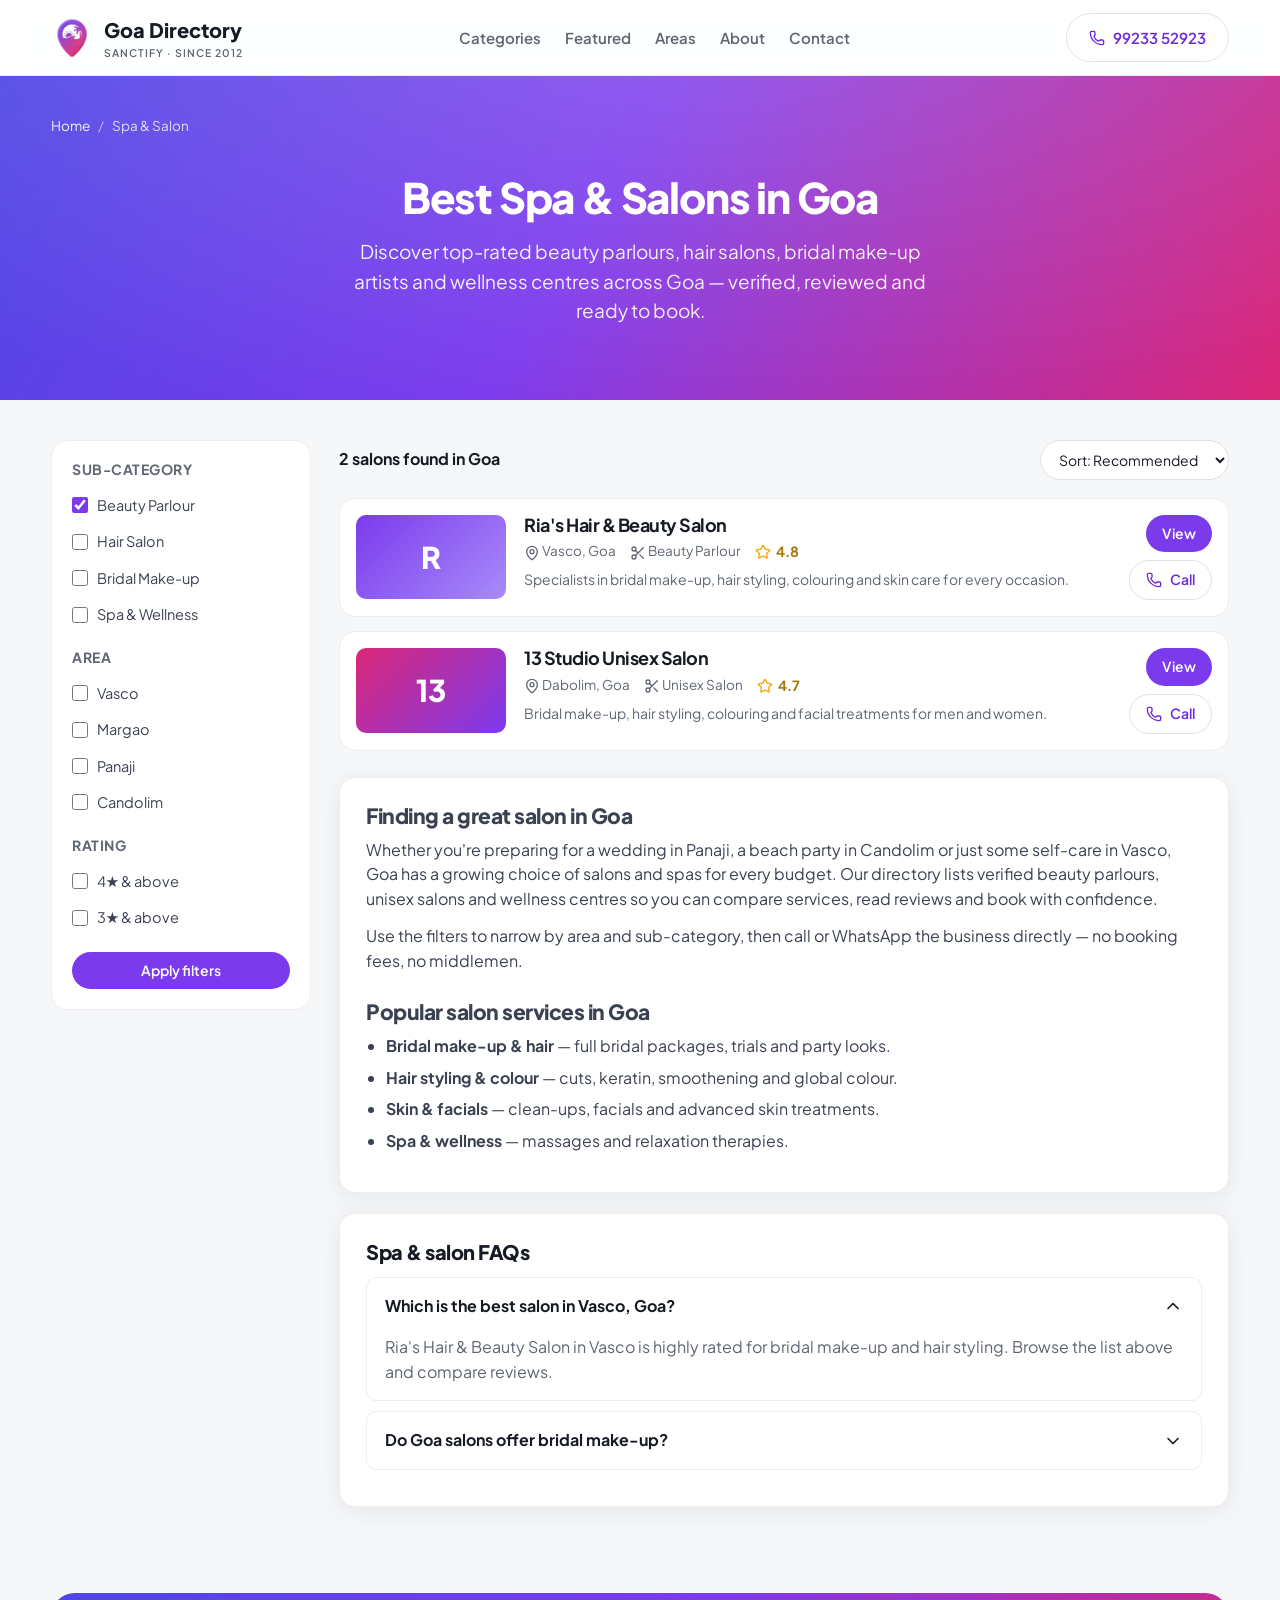
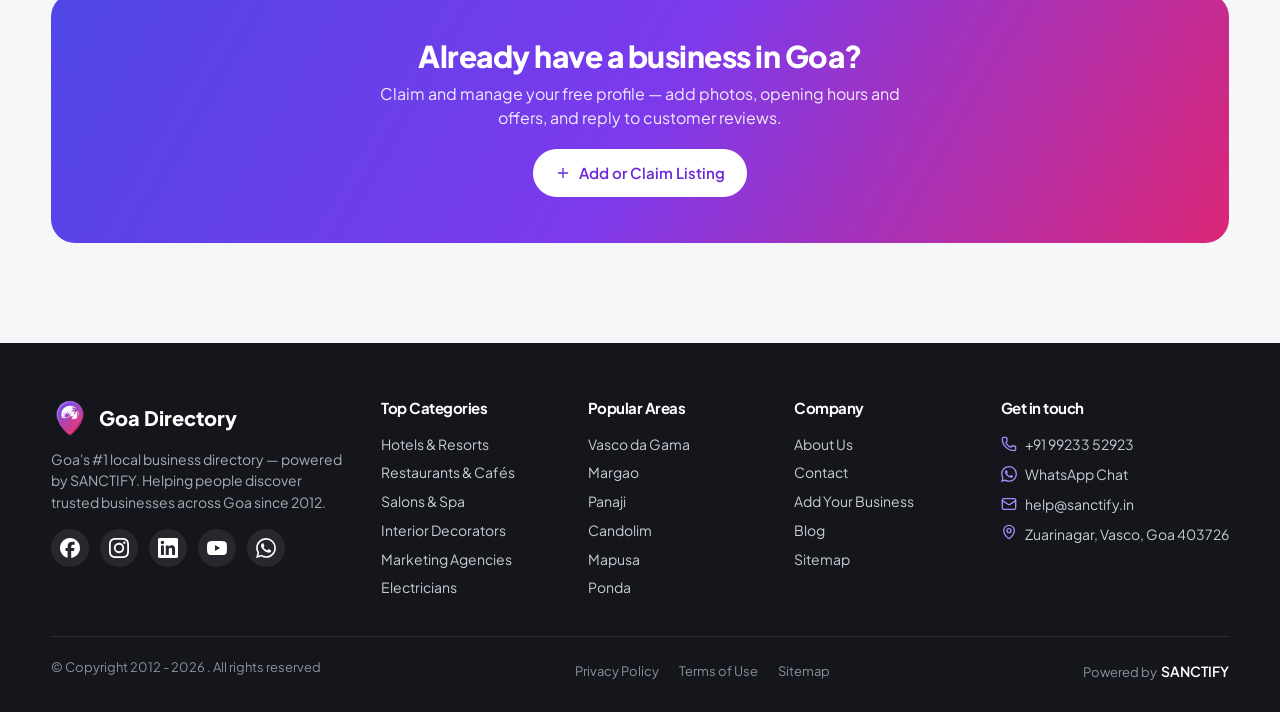
==== category.html @ e609ac88 "Restore proper desktop gallery size (max-height 460 instead of 320); cache-bust v14" ====
<!DOCTYPE html>
<html lang="en-IN" data-theme="v5">
<head>
<meta charset="UTF-8">
<meta name="viewport" content="width=device-width, initial-scale=1.0">
<meta name="theme-color" content="#7c3aed">
<title>Best Spa &amp; Salons in Goa | Beauty Parlours, Hair &amp; Wellness — Goa Directory</title>
<meta name="description" content="Find the best spa & salons in Goa — top-rated beauty parlours, hair salons, bridal make-up and wellness centres in Vasco, Margao, Panaji, Candolim & across Goa.">
<link rel="canonical" href="https://www.goa.sanctify.biz/categories/spa-salon-goa">

<meta property="og:title" content="Best Spa & Salons in Goa | Goa Business Directory">
<meta property="og:type" content="website">
<meta property="og:url" content="https://www.goa.sanctify.biz/categories/spa-salon-goa">
<meta property="og:description" content="Top-rated beauty parlours, hair salons and wellness centres across Goa.">

<link rel="icon" type="image/png" sizes="32x32" href="assets/favicon-32.png">
<link rel="icon" type="image/png" sizes="16x16" href="assets/favicon-16.png">
<link rel="icon" href="assets/favicon.ico" sizes="any">
<link rel="apple-touch-icon" href="assets/apple-touch-icon.png">

<link rel="preconnect" href="https://fonts.googleapis.com">
<link rel="preconnect" href="https://fonts.gstatic.com" crossorigin>
<link href="https://fonts.googleapis.com/css2?family=Plus+Jakarta+Sans:wght@400;500;600;700;800&display=swap" rel="stylesheet">
<link rel="stylesheet" href="assets/style.css?v=14">

<script type="application/ld+json">
{ "@context":"https://schema.org","@type":"BreadcrumbList","itemListElement":[
  {"@type":"ListItem","position":1,"name":"Home","item":"https://www.goa.sanctify.biz/"},
  {"@type":"ListItem","position":2,"name":"Spa & Salon in Goa"}
]}
</script>
<script type="application/ld+json">
{ "@context":"https://schema.org","@type":"ItemList","name":"Best Spa & Salons in Goa","itemListElement":[
  {"@type":"ListItem","position":1,"url":"https://www.goa.sanctify.biz/listings/rias-hair-beauty-salon-parlour-vasco-goa","name":"Ria's Hair & Beauty Salon"},
  {"@type":"ListItem","position":2,"url":"https://www.goa.sanctify.biz/listings/13-studio-unisex-salon-dabolim-goa","name":"13 Studio Unisex Salon"}
]}
</script>
</head>
<body>

<header>
  <div class="container nav">
    <a href="index.html" class="brand"><img class="brandmark" src="assets/logo.png?v=14" alt="Goa Directory logo" width="42" height="42"><span>Goa Directory<small>SANCTIFY · SINCE 2012</small></span></a>
    <nav class="nav-links"><a href="index.html#categories">Categories</a><a href="index.html#featured">Featured</a><a href="index.html#areas">Areas</a><a href="index.html">About</a><a href="index.html">Contact</a></nav>
    <div class="nav-cta">
      <a href="tel:9923352923" class="btn btn-ghost"><svg class="ic ic-sm"><use href="assets/sprite.svg#i-phone"/></svg> 99233 52923</a>
    </div>
    <button class="menu-btn" aria-label="Open menu"><svg class="ic ic-lg"><use href="assets/sprite.svg#i-menu"/></svg></button>
  </div>
</header>

<div class="hero" style="padding:40px 0 74px">
  <div class="container">
    <nav class="crumb hero-crumb" style="padding-top:0"><a href="index.html">Home</a><span class="sep">/</span><span>Spa &amp; Salon</span></nav>
    <h1 style="font-size:clamp(28px,4vw,42px)">Best Spa &amp; Salons in Goa</h1>
    <p class="lead">Discover top-rated beauty parlours, hair salons, bridal make-up artists and wellness centres across Goa — verified, reviewed and ready to book.</p>
  </div>
</div>

<section style="padding-top:40px">
  <div class="container">
    <div class="cat-layout">

      <!-- Filters -->
      <aside class="filters">
        <h4>Sub-category</h4>
        <label class="filter-opt"><input type="checkbox" checked> Beauty Parlour</label>
        <label class="filter-opt"><input type="checkbox"> Hair Salon</label>
        <label class="filter-opt"><input type="checkbox"> Bridal Make-up</label>
        <label class="filter-opt"><input type="checkbox"> Spa &amp; Wellness</label>
        <h4>Area</h4>
        <label class="filter-opt"><input type="checkbox"> Vasco</label>
        <label class="filter-opt"><input type="checkbox"> Margao</label>
        <label class="filter-opt"><input type="checkbox"> Panaji</label>
        <label class="filter-opt"><input type="checkbox"> Candolim</label>
        <h4>Rating</h4>
        <label class="filter-opt"><input type="checkbox"> 4★ &amp; above</label>
        <label class="filter-opt"><input type="checkbox"> 3★ &amp; above</label>
        <a href="#" class="btn btn-primary btn-block btn-sm" style="margin-top:16px">Apply filters</a>
      </aside>

      <!-- Results -->
      <div>
        <div class="result-bar">
          <span class="count">2 salons found in Goa</span>
          <select class="select" aria-label="Sort by">
            <option>Sort: Recommended</option><option>Highest rated</option><option>Newest</option>
          </select>
        </div>

        <article class="rowcard">
          <div class="rc-thumb">R</div>
          <div>
            <h3><a href="listing.html">Ria's Hair &amp; Beauty Salon</a></h3>
            <div class="meta">
              <span><svg class="ic ic-sm"><use href="assets/sprite.svg#i-map-pin"/></svg> Vasco, Goa</span>
              <span><svg class="ic ic-sm"><use href="assets/sprite.svg#i-scissors"/></svg> Beauty Parlour</span>
              <span class="rating"><svg class="ic ic-sm"><use href="assets/sprite.svg#i-star"/></svg> 4.8</span>
            </div>
            <p style="color:var(--muted);font-size:14px">Specialists in bridal make-up, hair styling, colouring and skin care for every occasion.</p>
          </div>
          <div class="rc-side">
            <a href="listing.html" class="btn btn-primary btn-sm">View</a>
            <a href="tel:9921064267" class="btn btn-ghost btn-sm"><svg class="ic ic-sm"><use href="assets/sprite.svg#i-phone"/></svg> Call</a>
          </div>
        </article>

        <article class="rowcard">
          <div class="rc-thumb" style="background:linear-gradient(135deg,var(--brand-2),var(--brand))">13</div>
          <div>
            <h3><a href="listing.html">13 Studio Unisex Salon</a></h3>
            <div class="meta">
              <span><svg class="ic ic-sm"><use href="assets/sprite.svg#i-map-pin"/></svg> Dabolim, Goa</span>
              <span><svg class="ic ic-sm"><use href="assets/sprite.svg#i-scissors"/></svg> Unisex Salon</span>
              <span class="rating"><svg class="ic ic-sm"><use href="assets/sprite.svg#i-star"/></svg> 4.7</span>
            </div>
            <p style="color:var(--muted);font-size:14px">Bridal make-up, hair styling, colouring and facial treatments for men and women.</p>
          </div>
          <div class="rc-side">
            <a href="listing.html" class="btn btn-primary btn-sm">View</a>
            <a href="tel:7030201556" class="btn btn-ghost btn-sm"><svg class="ic ic-sm"><use href="assets/sprite.svg#i-phone"/></svg> Call</a>
          </div>
        </article>

        <!-- SEO intro / content block -->
        <div class="panel" style="margin-top:26px">
          <div class="prose mt0">
            <h2 style="margin-top:0">Finding a great salon in Goa</h2>
            <p>Whether you're preparing for a wedding in Panaji, a beach party in Candolim or just some self-care in Vasco, Goa has a growing choice of salons and spas for every budget. Our directory lists verified beauty parlours, unisex salons and wellness centres so you can compare services, read reviews and book with confidence.</p>
            <p>Use the filters to narrow by area and sub-category, then call or WhatsApp the business directly — no booking fees, no middlemen.</p>
            <h2>Popular salon services in Goa</h2>
            <ul>
              <li><strong>Bridal make-up &amp; hair</strong> — full bridal packages, trials and party looks.</li>
              <li><strong>Hair styling &amp; colour</strong> — cuts, keratin, smoothening and global colour.</li>
              <li><strong>Skin &amp; facials</strong> — clean-ups, facials and advanced skin treatments.</li>
              <li><strong>Spa &amp; wellness</strong> — massages and relaxation therapies.</li>
            </ul>
          </div>
        </div>

        <!-- FAQ -->
        <div class="panel" style="margin-top:20px">
          <h2 style="font-size:20px;font-weight:800;margin-bottom:14px">Spa &amp; salon FAQs</h2>
          <details class="faq" open><summary>Which is the best salon in Vasco, Goa? <svg class="ic"><use href="assets/sprite.svg#i-chevron-down"/></svg></summary><div class="ans">Ria's Hair &amp; Beauty Salon in Vasco is highly rated for bridal make-up and hair styling. Browse the list above and compare reviews.</div></details>
          <details class="faq"><summary>Do Goa salons offer bridal make-up? <svg class="ic"><use href="assets/sprite.svg#i-chevron-down"/></svg></summary><div class="ans">Yes — most listed salons offer bridal make-up packages and trials. Call ahead to book during the wedding season.</div></details>
        </div>
      </div>

    </div>
  </div>
</section>

<section id="list" class="prefooter">
  <div class="container">
    <div class="band">
      <div>
        <h2>Already have a business in Goa?</h2>
        <p>Claim and manage your free profile — add photos, opening hours and offers, and reply to customer reviews.</p>
      </div>
      <a href="tel:9923352923" class="btn btn-light"><svg class="ic ic-sm"><use href="assets/sprite.svg#i-plus"/></svg> Add or Claim Listing</a>
    </div>
  </div>
</section>

<footer>
  <div class="container">
    <div class="fcols">
      <div class="fabout">
        <div class="fbrand"><img class="brandmark" src="assets/logo.png?v=14" alt="Goa Directory logo" width="38" height="38"> Goa Directory</div>
        <p>Goa's #1 local business directory — powered by SANCTIFY. Helping people discover trusted businesses across Goa since 2012.</p>
        <div class="soc">
          <a href="https://www.facebook.com/sanctifygoa" aria-label="Facebook"><svg class="ic"><use href="assets/sprite.svg#b-facebook"/></svg></a>
          <a href="https://www.instagram.com/sanctifygoa" aria-label="Instagram"><svg class="ic"><use href="assets/sprite.svg#b-instagram"/></svg></a>
          <a href="https://www.linkedin.com/company/sanctify" aria-label="LinkedIn"><svg class="ic"><use href="assets/sprite.svg#b-linkedin"/></svg></a>
          <a href="https://www.youtube.com/c/SanctifyGoa" aria-label="YouTube"><svg class="ic"><use href="assets/sprite.svg#b-youtube"/></svg></a>
          <a href="https://wa.me/919923352923" aria-label="WhatsApp"><svg class="ic"><use href="assets/sprite.svg#b-whatsapp"/></svg></a>
        </div>
      </div>
      <div>
        <h4>Top Categories</h4>
        <a href="category.html">Hotels &amp; Resorts</a>
        <a href="category.html">Restaurants &amp; Cafés</a>
        <a href="category.html">Salons &amp; Spa</a>
        <a href="category.html">Interior Decorators</a>
        <a href="category.html">Marketing Agencies</a>
        <a href="category.html">Electricians</a>
      </div>
      <div>
        <h4>Popular Areas</h4>
        <a href="category.html">Vasco da Gama</a>
        <a href="category.html">Margao</a>
        <a href="category.html">Panaji</a>
        <a href="category.html">Candolim</a>
        <a href="category.html">Mapusa</a>
        <a href="category.html">Ponda</a>
      </div>
      <div>
        <h4>Company</h4>
        <a href="index.html">About Us</a>
        <a href="index.html">Contact</a>
        <a href="index.html#list">Add Your Business</a>
        <a href="index.html">Blog</a>
        <a href="index.html">Sitemap</a>
      </div>
      <div>
        <h4>Get in touch</h4>
        <div class="fcontact">
          <a href="tel:9923352923"><svg class="ic ic-sm"><use href="assets/sprite.svg#i-phone"/></svg> +91 99233 52923</a>
          <a href="https://wa.me/919923352923"><svg class="ic ic-sm"><use href="assets/sprite.svg#b-whatsapp"/></svg> WhatsApp Chat</a>
          <a href="mailto:help@sanctify.in"><svg class="ic ic-sm"><use href="assets/sprite.svg#i-mail"/></svg> help@sanctify.in</a>
          <span><svg class="ic ic-sm"><use href="assets/sprite.svg#i-map-pin"/></svg> Zuarinagar, Vasco, Goa 403726</span>
        </div>
      </div>
    </div>
    <div class="fbot">
      <span>© Copyright 2012 - <script>document.write(new Date().getFullYear())</script> . All rights reserved</span>
      <nav class="fbot-links"><a href="index.html">Privacy Policy</a><a href="index.html">Terms of Use</a><a href="index.html">Sitemap</a></nav>
      <span>Powered by&nbsp;&nbsp;<a href="https://www.sanctify.in/" class="pw" title="Best Digital Marketing Agency in Goa" aria-label="Best Digital Marketing Agency in Goa">SANCTIFY</a></span>
    </div>
  </div>
</footer>

<script src="assets/app.js?v=14"></script>
</body>
</html>
---- assets/style.css ----
/* ============================================================
   Goa Business Directory — Sanctify | Design System
   Variable-driven theming. Switch via <html data-theme="vN">.
   ============================================================ */
:root{
  /* Neutrals (theme-independent) */
  --bg:#f6f7f9; --card:#ffffff; --ink:#161a22; --muted:#5f6672;
  --line:#ebedf1; --line-2:#dde1e7;
  --accent:#25a56a; --accent-ink:#ffffff;   /* WhatsApp / positive */
  --star:#f6a609;                            /* rating stars */
  --radius:16px; --radius-sm:10px; --radius-lg:24px;
  --shadow:0 4px 24px rgba(20,24,34,.07);
  --shadow-lg:0 14px 44px rgba(20,24,34,.14);
  --maxw:1180px;
  /* Brand — default = Version 1 (Ocean Blue) */
  --brand:#2563eb; --brand-light:#60a5fa; --brand-dark:#1d4ed8; --brand-darker:#1e3a8a;
  --brand-soft:#e8f0fe; --brand-2:#06b6d4; --hl:rgba(255,255,255,.55);
}
/* ---- Theme palettes ---- */
[data-theme="v1"]{--brand:#2563eb;--brand-light:#60a5fa;--brand-dark:#1d4ed8;--brand-darker:#1e3a8a;--brand-soft:#e8f0fe;--brand-2:#06b6d4;--hl:rgba(255,255,255,.55)}
[data-theme="v2"]{--brand:#059669;--brand-light:#34d399;--brand-dark:#047857;--brand-darker:#065f46;--brand-soft:#e7f6f0;--brand-2:#0d9488;--hl:rgba(255,255,255,.55)}
[data-theme="v3"]{--brand:#e11d48;--brand-light:#fb7185;--brand-dark:#be123c;--brand-darker:#881337;--brand-soft:#fdeaef;--brand-2:#f97316;--hl:rgba(255,255,255,.6)}
[data-theme="v4"]{--brand:#0d9488;--brand-light:#2dd4bf;--brand-dark:#0f766e;--brand-darker:#115e59;--brand-soft:#e6f7f4;--brand-2:#0891b2;--hl:rgba(255,255,255,.55)}
[data-theme="v5"]{--brand:#7c3aed;--brand-light:#a78bfa;--brand-dark:#6d28d9;--brand-darker:#4c1d95;--brand-soft:#f1ebfe;--brand-2:#db2777;--hl:#67e8f9}
[data-theme="v6"]{--brand:#f6b800;--brand-light:#ffd24a;--brand-dark:#c98a00;--brand-darker:#8a5e00;--brand-soft:#fff6d9;--brand-2:#ffcf33;--hl:#7a2e00}

*{box-sizing:border-box;margin:0;padding:0}
html{scroll-behavior:smooth;-webkit-text-size-adjust:100%}
body{font-family:"Plus Jakarta Sans",system-ui,-apple-system,"Segoe UI",Roboto,sans-serif;color:var(--ink);background:var(--bg);line-height:1.55;overflow-x:hidden}
img{max-width:100%;display:block}
a{color:inherit;text-decoration:none}
h1,h2,h3,h4{line-height:1.15;letter-spacing:-.5px}
.container{width:min(var(--maxw),92%);margin-inline:auto}

/* Icons */
.ic{width:20px;height:20px;flex:0 0 auto;stroke:currentColor;fill:none;stroke-width:2;stroke-linecap:round;stroke-linejoin:round;vertical-align:middle}
.ic-sm{width:16px;height:16px}
.ic-lg{width:26px;height:26px}

/* Buttons & pills */
.btn{display:inline-flex;align-items:center;gap:8px;font-weight:600;font-size:15px;border:0;border-radius:999px;padding:12px 22px;cursor:pointer;transition:.18s;white-space:nowrap}
.btn-primary{background:var(--brand);color:#fff}
.btn-primary:hover{background:var(--brand-dark);transform:translateY(-1px);box-shadow:0 8px 20px rgba(20,24,34,.2)}
.btn-ghost{background:#fff;color:var(--brand-dark);border:1.5px solid var(--line-2)}
.btn-ghost:hover{border-color:var(--brand);color:var(--brand)}
.btn-accent{background:var(--accent);color:var(--accent-ink)}
.btn-accent:hover{filter:brightness(1.06);transform:translateY(-1px)}
.btn-light{background:#fff;color:var(--brand-dark)}
.btn-light:hover{background:#eef3ff;transform:translateY(-1px)}
.btn-sm{padding:8px 16px;font-size:14px}
.btn-block{width:100%;justify-content:center}
.pill{display:inline-flex;align-items:center;gap:6px;font-size:12.5px;font-weight:600;padding:5px 12px;border-radius:999px;background:var(--brand-soft);color:var(--brand-dark)}
.pill-light{background:rgba(255,255,255,.18);color:#fff}

/* Header */
header{position:sticky;top:0;z-index:60;background:rgba(255,255,255,.9);backdrop-filter:blur(10px);border-bottom:1px solid var(--line)}
.nav{display:flex;align-items:center;justify-content:space-between;gap:16px;padding:13px 0}
.brand{display:flex;align-items:center;gap:11px;font-weight:800;font-size:20px}
.brand .logo{width:38px;height:38px;border-radius:10px;background:linear-gradient(135deg,var(--brand),var(--brand-light));display:grid;place-items:center;color:#fff}
.brand .logo .ic{stroke-width:2.4}
.brand small{display:block;font-size:10.5px;font-weight:600;color:var(--muted);letter-spacing:1px}
.nav-links{display:flex;align-items:center;gap:24px;font-weight:600;font-size:15px}
.nav-links a{color:var(--muted);display:inline-flex;align-items:center;gap:6px}
.nav-links a:hover{color:var(--brand)}
.nav-cta{display:flex;align-items:center;gap:10px}
.menu-btn{display:none;background:none;border:0;cursor:pointer;color:var(--ink);padding:6px}

/* Hero — centered, straight bottom */
.hero{position:relative;padding:80px 0 72px;color:#fff;overflow:hidden;text-align:center;
  background:radial-gradient(1100px 420px at 50% -20%,rgba(255,255,255,.16),transparent),
  linear-gradient(160deg,var(--brand) 0%,var(--brand-dark) 60%,var(--brand-darker) 100%)}
[data-theme="v5"] .hero{background:radial-gradient(1100px 420px at 50% -20%,rgba(255,255,255,.18),transparent),linear-gradient(120deg,#4f46e5 0%,#7c3aed 46%,#db2777 100%)}
.hero .pill{margin:0 auto}
.hero h1{font-size:clamp(30px,5vw,50px);font-weight:800;max-width:820px;margin:18px auto 0;letter-spacing:-1.2px}
.hero h1 .hl{color:#fff;text-decoration:underline;text-decoration-thickness:3px;text-underline-offset:5px;text-decoration-color:var(--hl)}
.hero .lead{margin:16px auto 0;font-size:clamp(16px,2vw,19px);color:rgba(255,255,255,.9);max-width:600px}
.search{margin:32px auto 0;background:#fff;border-radius:18px;box-shadow:var(--shadow-lg);padding:9px;display:flex;gap:6px;max-width:760px;flex-wrap:wrap;text-align:left}
.search .field{flex:1 1 210px;display:flex;align-items:center;gap:9px;padding:8px 14px;color:var(--muted);position:relative}
.search .field+.field{border-left:1px solid var(--line)}
.search input{border:0;outline:0;font:inherit;width:100%;color:var(--ink);background:transparent}
.search input::placeholder{color:#9aa1ad}
.search .ic{color:var(--brand)}
.tags{margin-top:20px;display:flex;gap:9px;flex-wrap:wrap;font-size:13.5px;align-items:center;justify-content:center}
.tags .lbl{color:rgba(255,255,255,.85);font-weight:600}
.tags a{background:rgba(255,255,255,.16);padding:6px 14px;border-radius:999px;font-weight:600;color:#fff}
.tags a:hover{background:rgba(255,255,255,.3)}
.hero-stats{display:flex;gap:44px;margin-top:38px;flex-wrap:wrap;justify-content:center}
.hero-stats b{font-size:26px;display:block;font-weight:800}
.hero-stats span{font-size:12.5px;color:rgba(255,255,255,.82)}

/* Autocomplete dropdown */
.ac{position:absolute;top:calc(100% + 12px);left:-4px;right:-4px;background:#fff;border:1px solid var(--line);border-radius:12px;box-shadow:var(--shadow-lg);padding:6px;z-index:55;max-height:288px;overflow:auto;display:none}
.ac.show{display:block}
.ac button{display:flex;align-items:center;gap:10px;width:100%;text-align:left;border:0;background:none;font:inherit;font-size:14.5px;color:var(--ink);padding:9px 12px;border-radius:8px;cursor:pointer}
.ac button:hover,.ac button.active{background:var(--brand-soft);color:var(--brand-dark)}
.ac button .ic{color:var(--brand);width:16px;height:16px}
.ac .empty{padding:12px;color:var(--muted);font-size:14px}

/* Sections */
section{padding:62px 0}
.sec-head{display:flex;align-items:flex-end;justify-content:space-between;gap:20px;margin-bottom:30px;flex-wrap:wrap}
.sec-head h2{font-size:clamp(24px,3.4vw,34px);font-weight:800}
.sec-head p{color:var(--muted);margin-top:6px}
.alt{background:#eef0f4}

/* Category grid */
.cat-grid{display:grid;grid-template-columns:repeat(auto-fill,minmax(184px,1fr));gap:16px}
.cat{background:var(--card);border:1px solid var(--line);border-radius:var(--radius);padding:22px;transition:.18s;display:flex;flex-direction:column;gap:11px}
.cat:hover{border-color:var(--brand);box-shadow:var(--shadow);transform:translateY(-3px)}
.cat .ci{width:48px;height:48px;border-radius:12px;background:var(--brand-soft);display:grid;place-items:center;color:var(--brand-dark)}
.cat h3{font-size:16.5px;font-weight:700}
.cat span{font-size:13px;color:var(--muted)}

/* Listing cards — 16:9 thumbnails */
.cards{display:grid;grid-template-columns:repeat(auto-fill,minmax(280px,1fr));gap:22px}
.card{background:var(--card);border:1px solid var(--line);border-radius:var(--radius);overflow:hidden;transition:.18s;display:flex;flex-direction:column}
.card:hover{box-shadow:var(--shadow-lg);transform:translateY(-4px)}
.card .thumb{aspect-ratio:16/9;position:relative;display:grid;place-items:center;color:#fff;font-size:38px;font-weight:800;overflow:hidden;background:linear-gradient(135deg,var(--brand),var(--brand-light))}
.card .thumb img{position:absolute;inset:0;width:100%;height:100%;object-fit:cover}
.card .thumb.v2{background:linear-gradient(135deg,var(--brand-dark),var(--brand))}
.card .thumb.v3{background:linear-gradient(135deg,var(--brand),var(--brand-2))}
.card .thumb.v4{background:linear-gradient(135deg,var(--brand-darker),var(--brand-dark))}
.card .thumb.v5{background:linear-gradient(135deg,var(--brand-2),var(--brand))}
.card .fav{position:absolute;top:12px;right:12px;background:rgba(255,255,255,.92);width:34px;height:34px;border-radius:50%;display:grid;place-items:center;color:var(--brand);z-index:2}
.card .cat-tag{position:absolute;top:12px;left:12px;background:rgba(0,0,0,.4);color:#fff;font-size:12px;font-weight:600;padding:5px 11px;border-radius:999px;display:inline-flex;gap:5px;align-items:center;z-index:2}
.card .body{padding:18px;display:flex;flex-direction:column;gap:8px;flex:1}
.card h3{font-size:18px;font-weight:700}
.card .loc{color:var(--muted);font-size:13.5px;display:flex;align-items:center;gap:6px}
.card .desc{color:var(--muted);font-size:14px;flex:1}
.card .foot{display:flex;align-items:center;justify-content:space-between;padding-top:12px;border-top:1px solid var(--line);margin-top:6px}
.rating{color:#a8760a;font-weight:700;font-size:14px;display:inline-flex;align-items:center;gap:5px}
.rating .ic{color:var(--star);fill:var(--star);stroke:var(--star)}
.rating small{color:var(--muted);font-weight:500}

/* CTA band */
.band{background:linear-gradient(120deg,var(--brand),var(--brand-darker));border-radius:var(--radius-lg);padding:46px;color:#fff;display:flex;flex-direction:column;align-items:center;justify-content:center;text-align:center;gap:18px}
[data-theme="v5"] .band{background:linear-gradient(120deg,#4f46e5,#7c3aed,#db2777)}
.band h2{font-size:clamp(22px,3vw,30px);font-weight:800}
.band p{color:rgba(255,255,255,.9);margin-top:8px;max-width:520px}

/* Breadcrumb */
.crumb{display:flex;gap:8px;align-items:center;font-size:13.5px;color:var(--muted);padding:18px 0;flex-wrap:wrap}
.crumb a:hover{color:var(--brand)}
.crumb .sep{opacity:.5}
.detail-hero .crumb{color:rgba(255,255,255,.78)}
.detail-hero .crumb a{color:rgba(255,255,255,.92)}
.detail-hero .crumb a:hover{color:#fff;text-decoration:underline}
.detail-hero .crumb .sep{color:rgba(255,255,255,.55);opacity:1}

/* Listing detail */
.detail-hero{background:linear-gradient(135deg,var(--brand),var(--brand-darker));color:#fff;padding:30px 0 96px;position:relative}
[data-theme="v5"] .detail-hero{background:linear-gradient(120deg,#4f46e5,#7c3aed,#db2777)}
.detail-grid{display:grid;grid-template-columns:1fr 360px;gap:28px;margin-top:-78px;position:relative;z-index:2;align-items:start}
.panel{background:#fff;border:1px solid var(--line);border-radius:var(--radius);box-shadow:var(--shadow);padding:26px}

/* Gallery — 16:9 main + thumbnail strip */
.gallery{margin-bottom:22px}
.gstage{position:relative;aspect-ratio:16/9;border-radius:var(--radius);overflow:hidden;background:#e7eaf0;cursor:zoom-in}
.gslide{position:absolute;inset:0;display:grid;place-items:center;color:#fff;font-weight:800;font-size:clamp(38px,7vw,68px);opacity:0;transition:opacity .3s;pointer-events:none;text-align:center;padding:20px}
.gslide.is-active{opacity:1}
.gslide .glabel{display:flex;flex-direction:column;align-items:center;gap:12px}
.gslide .glabel .ic{width:44px;height:44px;stroke-width:1.8}
.gslide .glabel small{font-size:15px;font-weight:600;opacity:.92;letter-spacing:.3px}
.gslide img{width:100%;height:100%;object-fit:cover}
.gs-a{background:linear-gradient(135deg,var(--brand),var(--brand-light))}
.gs-b{background:linear-gradient(135deg,var(--brand-dark),var(--brand))}
.gs-c{background:linear-gradient(135deg,var(--brand),var(--brand-2))}
.gs-d{background:linear-gradient(135deg,var(--brand-darker),var(--brand-dark))}
.gnav{position:absolute;top:50%;transform:translateY(-50%);z-index:3;width:44px;height:44px;border-radius:50%;border:0;background:rgba(255,255,255,.92);color:var(--ink);display:grid;place-items:center;cursor:pointer;box-shadow:var(--shadow);transition:.15s}
.gnav:hover{background:#fff;transform:translateY(-50%) scale(1.08)}
.gnav.prev{left:12px}.gnav.next{right:12px}
.gexpand{position:absolute;top:12px;right:12px;z-index:3;width:38px;height:38px;border-radius:10px;border:0;background:rgba(0,0,0,.42);color:#fff;display:grid;place-items:center;cursor:pointer;transition:.15s}
.gexpand:hover{background:rgba(0,0,0,.62)}
.gthumbs{display:flex;gap:10px;margin-top:12px;overflow-x:auto;padding-bottom:4px}
.gthumb{flex:0 0 auto;width:104px;aspect-ratio:16/9;border-radius:10px;overflow:hidden;border:2px solid transparent;cursor:pointer;padding:0;display:grid;place-items:center;color:#fff;font-weight:800;font-size:20px;position:relative;transition:.15s}
.gthumb .ic{width:20px;height:20px}
.gthumb img{width:100%;height:100%;object-fit:cover}
.gthumb.is-active{border-color:var(--brand)}
.gthumb:hover{opacity:.92}

/* Lightbox */
.lightbox{position:fixed;inset:0;z-index:200;background:rgba(10,12,18,.93);display:none;align-items:center;justify-content:center;padding:24px}
.lightbox.open{display:flex}
.lb-stage{position:relative;width:min(1100px,94vw);aspect-ratio:16/9;border-radius:12px;overflow:hidden;background:#14161c;display:grid;place-items:center;color:#fff;font-weight:800;font-size:clamp(46px,9vw,92px);text-align:center;padding:20px}
.lb-stage .glabel{display:flex;flex-direction:column;align-items:center;gap:14px}
.lb-stage .glabel .ic{width:58px;height:58px;stroke-width:1.6}
.lb-stage .glabel small{font-size:18px;font-weight:600;opacity:.92}
.lb-stage img{width:100%;height:100%;object-fit:contain}
.lb-nav{position:absolute;top:50%;transform:translateY(-50%);z-index:210;width:52px;height:52px;border-radius:50%;border:0;background:rgba(255,255,255,.16);color:#fff;display:grid;place-items:center;cursor:pointer;transition:.15s}
.lb-nav:hover{background:rgba(255,255,255,.32)}
.lb-nav.prev{left:16px}.lb-nav.next{right:16px}
.lb-close{position:absolute;top:18px;right:22px;width:46px;height:46px;border-radius:50%;border:0;background:rgba(255,255,255,.16);color:#fff;display:grid;place-items:center;cursor:pointer;z-index:220;transition:.15s}
.lb-close:hover{background:rgba(255,255,255,.32)}
.lb-count{position:absolute;bottom:20px;left:50%;transform:translateX(-50%);color:#fff;font-size:14px;font-weight:600;background:rgba(0,0,0,.45);padding:5px 14px;border-radius:999px;z-index:210}

.ltitle{display:flex;justify-content:space-between;gap:16px;flex-wrap:wrap;align-items:flex-start}
.ltitle h1{font-size:clamp(26px,3.4vw,36px);font-weight:800}
.badges{display:flex;gap:8px;flex-wrap:wrap;margin-top:12px}
.badge{display:inline-flex;align-items:center;gap:6px;font-size:13px;font-weight:600;padding:6px 12px;border-radius:999px;background:#eef1f5;color:#3a4150}
.badge.verify{background:#e3f6ec;color:#0a7d3f}
.prose{margin-top:20px;color:#3a4150}
.prose h2{font-size:21px;margin:26px 0 10px;font-weight:800}
.prose p{margin-bottom:12px}
.prose ul{margin:0 0 12px 20px}
.prose li{margin-bottom:7px}
.chips{display:flex;gap:9px;flex-wrap:wrap;margin-top:6px}
.chip{background:#fff;border:1px solid var(--line-2);color:#3a4150;font-size:13px;font-weight:600;padding:8px 14px;border-radius:999px;box-shadow:0 1px 2px rgba(20,24,34,.05)}

/* Related tags (interlinking) */
.tag-cloud{display:flex;gap:9px;flex-wrap:wrap;margin-top:4px}
.tag-cloud a{display:inline-flex;align-items:center;gap:7px;background:#fff;color:#3a4150;font-size:13.5px;font-weight:600;padding:9px 15px;border-radius:999px;border:1px solid var(--line-2);box-shadow:0 1px 2px rgba(20,24,34,.05);transition:transform .15s,box-shadow .15s,border-color .15s}
.tag-cloud a:hover{border-color:var(--brand);box-shadow:0 6px 16px rgba(20,24,34,.1);transform:translateY(-2px);color:#1f2733}
.tag-cloud a .ic{color:var(--brand)}
.tag-group{margin-bottom:16px}
.tag-group:last-child{margin-bottom:0}
.tag-group h3{font-size:13px;text-transform:uppercase;letter-spacing:.6px;color:var(--muted);margin-bottom:10px;font-weight:700}

.contact-row{display:flex;align-items:center;gap:12px;padding:13px 0;border-bottom:1px solid var(--line);font-size:14.5px}
.contact-row:last-child{border-bottom:0}
.contact-row .ci{width:38px;height:38px;border-radius:10px;background:var(--brand-soft);color:var(--brand-dark);display:grid;place-items:center;flex:0 0 auto}
.contact-row b{display:block;font-size:12px;color:var(--muted);font-weight:600}
.side-cta{display:flex;flex-direction:column;gap:10px;margin-top:18px}
.map-embed{height:200px;border-radius:var(--radius-sm);overflow:hidden;background:#e7eaf0;display:grid;place-items:center;color:var(--muted);margin-top:16px}

/* Reviews */
.review{border:1px solid var(--line);border-radius:var(--radius-sm);padding:16px;margin-bottom:12px}
.review .top{display:flex;justify-content:space-between;gap:10px;align-items:center;margin-bottom:6px}
.avatar{width:38px;height:38px;border-radius:50%;background:var(--brand);color:#fff;display:grid;place-items:center;font-weight:700}
.rev-user{display:flex;align-items:center;gap:10px;font-weight:700;font-size:14.5px}

/* FAQ accordion */
.faq{border:1px solid var(--line);border-radius:var(--radius-sm);margin-bottom:10px;overflow:hidden}
.faq summary{cursor:pointer;padding:16px 18px;font-weight:700;list-style:none;display:flex;justify-content:space-between;align-items:center;gap:10px}
.faq summary::-webkit-details-marker{display:none}
.faq summary .ic{transition:.2s}
.faq[open] summary .ic{transform:rotate(180deg)}
.faq .ans{padding:0 18px 16px;color:var(--muted)}

/* Category page */
.cat-layout{display:grid;grid-template-columns:260px 1fr;gap:28px;align-items:start}
.filters{position:sticky;top:80px;background:#fff;border:1px solid var(--line);border-radius:var(--radius);padding:20px}
.filters h4{font-size:14px;text-transform:uppercase;letter-spacing:.5px;color:var(--muted);margin:16px 0 10px}
.filters h4:first-child{margin-top:0}
.filter-opt{display:flex;align-items:center;gap:9px;padding:7px 0;font-size:14.5px;color:#3a4150;cursor:pointer}
.filter-opt input{accent-color:var(--brand);width:16px;height:16px}
.result-bar{display:flex;justify-content:space-between;align-items:center;gap:14px;flex-wrap:wrap;margin-bottom:18px}
.result-bar .count{font-weight:700}
.select{border:1px solid var(--line-2);border-radius:999px;padding:9px 14px;font:inherit;font-size:14px;color:var(--ink);background:#fff}

/* list-style row cards */
.rowcard{display:grid;grid-template-columns:150px 1fr auto;gap:18px;background:#fff;border:1px solid var(--line);border-radius:var(--radius);padding:16px;margin-bottom:14px;transition:.18s}
.rowcard:hover{box-shadow:var(--shadow);transform:translateY(-2px)}
.rowcard .rc-thumb{width:150px;aspect-ratio:16/9;border-radius:var(--radius-sm);background:linear-gradient(135deg,var(--brand),var(--brand-light));display:grid;place-items:center;color:#fff;font-size:30px;font-weight:800;overflow:hidden}
.rowcard .rc-thumb img{width:100%;height:100%;object-fit:cover}
.rowcard h3{font-size:18px;font-weight:700}
.rowcard .meta{display:flex;gap:14px;flex-wrap:wrap;color:var(--muted);font-size:13.5px;margin:6px 0}
.rowcard .rc-side{display:flex;flex-direction:column;gap:8px;align-items:flex-end;justify-content:center}

/* Footer */
footer{background:#14161c;color:#c9ccd4;padding:56px 0 26px;margin-top:44px}
.fcols{display:grid;grid-template-columns:1.7fr 1fr 1fr 1fr 1.2fr;gap:30px}
footer h4{color:#fff;font-size:15px;margin-bottom:14px;font-weight:700}
footer a{color:#c9ccd4;font-size:14px;line-height:2.05;display:inline-flex;align-items:center;gap:8px}
footer a:hover{color:var(--brand-light)}
.fbrand{display:flex;align-items:center;gap:10px;font-weight:800;color:#fff;font-size:20px;margin-bottom:12px}
.fbrand .logo{width:34px;height:34px;border-radius:9px;background:linear-gradient(135deg,var(--brand),var(--brand-light));display:grid;place-items:center;color:#fff}
.fbot{border-top:1px solid rgba(255,255,255,.1);margin-top:34px;padding-top:20px;display:flex;justify-content:space-between;gap:14px;flex-wrap:wrap;font-size:13px;color:#8b909b}
.soc{display:flex;gap:11px;margin-top:15px}
.soc a{width:38px;height:38px;border-radius:50%;background:rgba(255,255,255,.08);display:grid;place-items:center;color:#fff}
.soc a:hover{background:var(--brand)}

/* Sidebar sections (listing) */
.side-title{font-size:17px;font-weight:800;margin-bottom:14px;display:flex;align-items:center;gap:8px}
.side-title .ic{color:var(--brand)}
.hours-row{display:flex;justify-content:space-between;font-size:14px;padding:9px 0;border-bottom:1px solid var(--line)}
.hours-row:last-child{border-bottom:0}
.hours-row span:first-child{color:var(--muted)}
.hours-row .closed{color:#c0392b;font-weight:600}
.side-cats a{display:flex;align-items:center;justify-content:space-between;gap:10px;padding:11px 0;border-bottom:1px solid var(--line);font-size:14.5px;font-weight:600;color:var(--ink)}
.side-cats a:last-child{border-bottom:0}
.side-cats a:hover{color:var(--brand)}
.side-cats a .ci{width:32px;height:32px;border-radius:9px;background:var(--brand-soft);color:var(--brand-dark);display:grid;place-items:center;flex:0 0 auto}
.side-cats .l{display:flex;align-items:center;gap:11px}
.side-cats a:hover .ci{background:var(--brand);color:#fff}
.side-social{display:flex;gap:10px;flex-wrap:wrap}
.side-social a{width:44px;height:44px;border-radius:12px;background:var(--brand-soft);color:var(--brand-dark);display:grid;place-items:center;transition:.15s}
.side-social a:hover{background:var(--brand);color:#fff;transform:translateY(-2px)}

/* Footer CTA */
.foot-cta{display:flex;flex-direction:column;align-items:center;justify-content:center;text-align:center;gap:16px;background:linear-gradient(120deg,var(--brand),var(--brand-darker));border-radius:var(--radius-lg);padding:32px 38px;margin-bottom:48px}
[data-theme="v5"] .foot-cta{background:linear-gradient(120deg,#4f46e5,#7c3aed,#db2777)}
.foot-cta h3{color:#fff;font-size:clamp(20px,2.6vw,26px);font-weight:800}
.foot-cta p{color:rgba(255,255,255,.9);margin-top:6px;max-width:560px;font-size:15px}
.fabout p{font-size:14px;max-width:300px;color:#a7abb5;margin-bottom:8px}
.fcontact{display:flex;flex-direction:column;gap:2px;margin-top:6px}
.fcontact a,.fcontact span{color:#c9ccd4;font-size:14px;line-height:2;display:inline-flex;align-items:center;gap:8px}
.fcontact a:hover{color:var(--brand-light)}
.fcontact .ic{color:var(--brand-light)}
.fbot-links{display:flex;gap:20px;flex-wrap:wrap}
.fbot-links a{color:#8b909b;font-size:13px}
.fbot-links a:hover{color:#fff}
.fbot .pw{color:#fff;display:inline;font-weight:600}
.fbot .pw:hover{color:var(--brand-light)}

/* Theme switcher */
.theme-fab{position:fixed;left:18px;bottom:18px;z-index:130;width:54px;height:54px;border-radius:50%;border:0;background:var(--brand);color:#fff;display:grid;place-items:center;cursor:pointer;box-shadow:var(--shadow-lg);transition:.18s}
.theme-fab:hover{transform:scale(1.06) rotate(8deg)}
.theme-panel{position:fixed;left:18px;bottom:84px;z-index:130;background:#fff;border:1px solid var(--line);border-radius:16px;box-shadow:var(--shadow-lg);padding:16px;width:262px;display:none}
.theme-panel.open{display:block}
.theme-panel h5{font-size:12px;text-transform:uppercase;letter-spacing:.6px;color:var(--muted);margin-bottom:12px;font-weight:700}
.swatches{display:flex;flex-direction:column;gap:8px}
.swatch{display:flex;align-items:center;gap:12px;padding:9px;border-radius:11px;border:1.5px solid var(--line);cursor:pointer;background:#fff;font:inherit;font-size:14px;font-weight:700;color:var(--ink);text-align:left;width:100%;transition:.14s}
.swatch:hover{border-color:var(--brand)}
.swatch.active{border-color:var(--brand);background:var(--brand-soft)}
.swatch .dot{width:28px;height:28px;border-radius:8px;flex:0 0 auto;box-shadow:inset 0 0 0 1px rgba(0,0,0,.06)}
.swatch small{display:block;font-weight:500;color:var(--muted);font-size:12px;margin-top:1px}

/* Utilities */
.mt0{margin-top:0}.center{text-align:center}
.grid-2{display:grid;grid-template-columns:1fr 1fr;gap:16px}

/* Responsive */
@media(max-width:960px){
  .detail-grid{grid-template-columns:1fr}
  .cat-layout{grid-template-columns:1fr}
  .filters{position:static}
}
@media(max-width:820px){
  .menu-btn{display:inline-flex}
  .nav-cta{display:none}
  .nav-overlay{position:fixed;inset:0;background:rgba(10,12,18,.5);opacity:0;visibility:hidden;transition:opacity .25s,visibility .25s;z-index:55}
  .nav-overlay.show{opacity:1;visibility:visible}
  .nav-links{position:fixed;top:0;right:0;height:100vh;height:100dvh;width:min(86vw,340px);flex-direction:column;align-items:stretch;gap:0;background:#fff;box-shadow:-8px 0 40px rgba(0,0,0,.25);padding:0 0 24px;transform:translateX(100%);transition:transform .3s cubic-bezier(.4,0,.2,1);z-index:80;overflow-y:auto}
  .nav-links.show{transform:none}
  .nav-links>a{padding:15px 24px;font-size:16px;font-weight:600;border-bottom:1px solid var(--line);color:var(--ink)}
  .nav-links>a:hover{background:var(--brand-soft);color:var(--brand-dark)}
  .nav-close{display:grid;position:absolute;top:16px;right:16px;width:40px;height:40px;border:1px solid var(--line);border-radius:10px;background:#fff;color:var(--ink);cursor:pointer;place-items:center;z-index:3}
  .nav-drawer-head{display:flex;align-items:center;gap:10px;padding:18px 22px;font-weight:800;font-size:18px;border-bottom:1px solid var(--line)}
  .nav-drawer-head .dlogo{width:34px;height:34px;border-radius:9px;background:linear-gradient(135deg,var(--brand),var(--brand-light));display:grid;place-items:center;color:#fff}
  [data-theme="v5"] .nav-drawer-head .dlogo{background:linear-gradient(135deg,#7c3aed,#db2777)}
  .nav-drawer-foot{display:flex;flex-direction:column;gap:4px;padding:20px 22px 8px}
  .nav-drawer-foot h4{font-size:12px;text-transform:uppercase;letter-spacing:.6px;color:var(--muted);margin-bottom:8px;font-weight:700}
  .nav-drawer-foot .di{color:#3a4150;font-size:14.5px;display:flex;align-items:center;gap:10px;padding:6px 0}
  .nav-drawer-foot .di .ic{color:var(--brand)}
  .nav-drawer-social{display:flex;flex-direction:row;gap:10px;margin:12px 0 16px}
  .nav-drawer-social a{width:42px;height:42px;border-radius:50%;background:var(--brand-soft);color:var(--brand-dark);display:grid;place-items:center}
  .nav-links .nav-drawer-call{display:flex;align-items:center;justify-content:center;gap:9px;margin:14px 0 4px;padding:14px;border-radius:999px;background:linear-gradient(120deg,var(--brand),var(--brand-darker));color:#fff !important;font-weight:700}
  .nav-links .nav-drawer-call .ic{color:#fff}
  [data-theme="v5"] .nav-drawer-call{background:linear-gradient(120deg,#4f46e5,#7c3aed,#db2777)}
  .fcols{grid-template-columns:1fr 1fr}
  .fcols{grid-template-columns:1fr 1fr}
  .fabout{grid-column:1/-1}
  .foot-cta{padding:26px}
  .band{padding:32px}
  section{padding:46px 0}
  .rowcard{grid-template-columns:110px 1fr}
  .rowcard .rc-thumb{width:110px}
  .rowcard .rc-side{grid-column:1/-1;flex-direction:row;justify-content:flex-start;align-items:center;border-top:1px solid var(--line);padding-top:12px}
}
@media(max-width:520px){
  .fcols{grid-template-columns:1fr}
  .grid-2{grid-template-columns:1fr}
  .search .field+.field{border-left:0;border-top:1px solid var(--line)}
  .hero-stats{gap:28px}
}


/* Breadcrumb on category hero (light gradient) */
.hero-crumb{color:rgba(255,255,255,.8)}
.hero-crumb a{color:rgba(255,255,255,.92)}
.hero-crumb a:hover{color:#fff;text-decoration:underline}
.hero-crumb .sep{color:rgba(255,255,255,.55);opacity:1}


/* Clickable listing names */
.card h3 a{color:inherit;text-decoration:none}
.card h3 a:hover{text-decoration:underline}
.rowcard h3 a{color:inherit;text-decoration:none}
.rowcard h3 a:hover{text-decoration:underline}

/* Centered + animated chip boxes (desktop, revealed on scroll).
   Chips are ALWAYS visible by default; animation only runs when JS
   is active (adds .js) and the group scrolls into view (.in). */
.chip{transition:transform .15s,box-shadow .15s}
.chip:hover{transform:translateY(-2px);box-shadow:var(--shadow)}
.tag-cloud a:hover{transform:translateY(-2px)}
.side-cats a,.tag-cloud a,.chip{white-space:nowrap}
@media(min-width:768px){
  .chips,.tag-cloud{justify-content:center}
  /* (scroll-reveal disabled — content always visible) */
}
@media(prefers-reduced-motion:reduce){.js .reveal-seq>*{opacity:1 !important;transform:none !important;transition:none !important}}

/* Footer + sidebar social buttons reveal each network's real color on hover */
.soc a[aria-label="Facebook"]:hover,.side-social a[aria-label="Facebook"]:hover{background:#1877f2;color:#fff}
.soc a[aria-label="Instagram"]:hover,.side-social a[aria-label="Instagram"]:hover{background:radial-gradient(circle at 30% 110%,#feda75,#fa7e1e,#d62976,#962fbf,#4f5bd5);color:#fff}
.soc a[aria-label="LinkedIn"]:hover,.side-social a[aria-label="LinkedIn"]:hover{background:#0a66c2;color:#fff}
.soc a[aria-label="YouTube"]:hover,.side-social a[aria-label="YouTube"]:hover{background:#ff0000;color:#fff}
.soc a[aria-label="WhatsApp"]:hover,.side-social a[aria-label="WhatsApp"]:hover{background:#25d366;color:#fff}


/* Footer link columns: keep each name on one line (no wrap, compact footer) */
.fcols a{white-space:nowrap}


/* Footer address: align map marker to top of the (multi-line) address */
.fcontact span{align-items:flex-start}
.fcontact span .ic{margin-top:4px;flex:0 0 auto}

/* Scroll-to-top button (animated, bottom-left to avoid theme FAB) */
.to-top{position:fixed;right:18px;bottom:18px;z-index:125;width:48px;height:48px;border-radius:50%;border:0;background:var(--brand);color:#fff;display:grid;place-items:center;cursor:pointer;box-shadow:var(--shadow-lg);opacity:0;visibility:hidden;transform:translateY(14px);transition:opacity .25s,transform .25s,background .2s}
.to-top.show{opacity:1;visibility:visible;transform:none}
.to-top:hover{background:var(--brand-dark);transform:translateY(-3px)}
.to-top .ic{transform:rotate(180deg)}


/* Box 1 CTA — distinct split layout (differs from the centered footer CTA) */
.band-split{flex-direction:row;text-align:left;align-items:center;justify-content:space-between;gap:36px}
.band-split .band-main{max-width:560px}
.band-split .band-main h2{margin-bottom:10px}
.band-benes{list-style:none;display:flex;flex-direction:column;gap:12px;margin:0;padding:0}
.band-benes li{display:flex;align-items:center;gap:11px;color:#fff;font-weight:600;font-size:15px;white-space:nowrap}
.band-benes li .ic{color:#fff;background:rgba(255,255,255,.2);border-radius:50%;padding:5px;width:28px;height:28px;flex:0 0 auto}
@media(max-width:760px){
  .band-split{flex-direction:column;text-align:center;align-items:center;gap:22px}
  .band-benes{align-items:center}
}


/* Footer "Get in touch": keep location + each line on a single line */
.fcontact a,.fcontact span{white-space:nowrap}


/* Theme v6 — Amber Gold (#f6b800): vibrant amber with dark, readable text */
[data-theme="v6"] .hero{background:radial-gradient(1100px 420px at 50% -20%,rgba(255,255,255,.3),transparent),linear-gradient(160deg,#ffc61a 0%,#f6b800 45%,#e0a400 100%);color:#3a2a00}
[data-theme="v6"] .hero h1{color:#2a1e00}
[data-theme="v6"] .hero h1 .hl{color:#7a2e00;text-decoration-color:rgba(0,0,0,.3)}
[data-theme="v6"] .hero .lead{color:#5a4300}
[data-theme="v6"] .hero .pill-light{background:rgba(0,0,0,.12);color:#2a1e00}
[data-theme="v6"] .tags .lbl,[data-theme="v6"] .hero-stats span{color:#5a4300}
[data-theme="v6"] .tags a{background:rgba(0,0,0,.1);color:#2a1e00}
[data-theme="v6"] .tags a:hover{background:rgba(0,0,0,.18)}
[data-theme="v6"] .search .ic{color:#c98a00}
[data-theme="v6"] .btn-primary{color:#2a1e00}
[data-theme="v6"] .band,[data-theme="v6"] .detail-hero,[data-theme="v6"] .foot-cta{color:#2a1e00}
[data-theme="v6"] .band h2,[data-theme="v6"] .foot-cta h3{color:#2a1e00}
[data-theme="v6"] .band p,[data-theme="v6"] .foot-cta p{color:#5a4300}
[data-theme="v6"] .band-benes li{color:#2a1e00}
[data-theme="v6"] .band-benes li .ic{background:rgba(0,0,0,.15);color:#2a1e00}
[data-theme="v6"] .brand .logo{color:#2a1e00}


/* Drawer-only parts hidden on desktop */
@media(min-width:821px){.nav-close,.nav-drawer-head,.nav-drawer-foot{display:none !important}}

/* Footer link columns: one item per line */
.fcols>div>a{display:flex}
/* Footer CTA band (girl image) spacing */
.foot-band{margin-bottom:44px}

/* Box 1 CTA image (person pointing to the offer) */
.band-split{align-items:stretch}
.band-split .band-main{align-self:center}
.band-split .band-img{max-height:250px;width:auto;flex:0 0 auto;align-self:flex-end;margin-bottom:-46px;object-fit:contain;object-position:bottom}
@media(max-width:760px){.band-split{align-items:center}.band-split .band-img{max-height:190px;align-self:center;margin-bottom:-32px}}


/* Pre-footer CTA section (before the footer, not inside it) */
.prefooter{padding:24px 0 56px}


/* Popular tags — fast slide-in from the left, easing to a stop (staggered) */
@keyframes tagSlideIn{from{opacity:0;transform:translateX(-48px)}to{opacity:1;transform:none}}
.tags .lbl,.tags a{animation:tagSlideIn .65s cubic-bezier(.16,1,.3,1) both}
.tags a:nth-of-type(1){animation-delay:.06s}
.tags a:nth-of-type(2){animation-delay:.14s}
.tags a:nth-of-type(3){animation-delay:.22s}
.tags a:nth-of-type(4){animation-delay:.30s}
.tags a:nth-of-type(5){animation-delay:.38s}
@media(prefers-reduced-motion:reduce){.tags .lbl,.tags a{animation:none}}


/* Category & area icon tiles — animated pop on hover */
.cat .ci{transition:transform .35s cubic-bezier(.34,1.56,.64,1),background .2s,color .2s}
.cat:hover .ci{transform:scale(1.1) rotate(-8deg);background:var(--brand);color:#fff}
.cat:hover .ci .ic{animation:iconPop .55s ease}
@keyframes iconPop{0%{transform:scale(1)}45%{transform:scale(1.28) rotate(10deg)}100%{transform:scale(1) rotate(0)}}
@media(prefers-reduced-motion:reduce){.cat:hover .ci{transform:none}.cat:hover .ci .ic{animation:none}}


/* Custom brand logo mark */
.brandmark{width:42px;height:42px;object-fit:contain;flex:0 0 auto;display:block}
.fbrand .brandmark{width:38px;height:38px}
.nav-drawer-head .brandmark{width:34px;height:34px}


/* Gallery thumbnail strip with prev/next scroll buttons */
.gthumbs-wrap{display:flex;align-items:center;gap:8px;margin-top:12px}
.gthumbs-wrap .gthumbs{margin-top:0;flex:1;scroll-behavior:smooth}
.gthumb-nav{flex:0 0 auto;width:34px;height:34px;border-radius:50%;border:1px solid var(--line-2);background:#fff;color:var(--ink);display:grid;place-items:center;cursor:pointer;transition:.15s}
.gthumb-nav:hover{border-color:var(--brand);color:var(--brand)}
.map-embed iframe{display:block;width:100%;height:100%;border:0}


/* Fix: let the main column & thumbnail strip shrink instead of forcing the
   grid wider than the viewport (prevents broken layout + horizontal scroll) */
.detail-grid>main{min-width:0}
.gthumbs-wrap{min-width:0}
.gthumbs{min-width:0}


/* Listing gallery main image — full 16:9, just bounded on very large screens */
.gstage{max-height:460px}
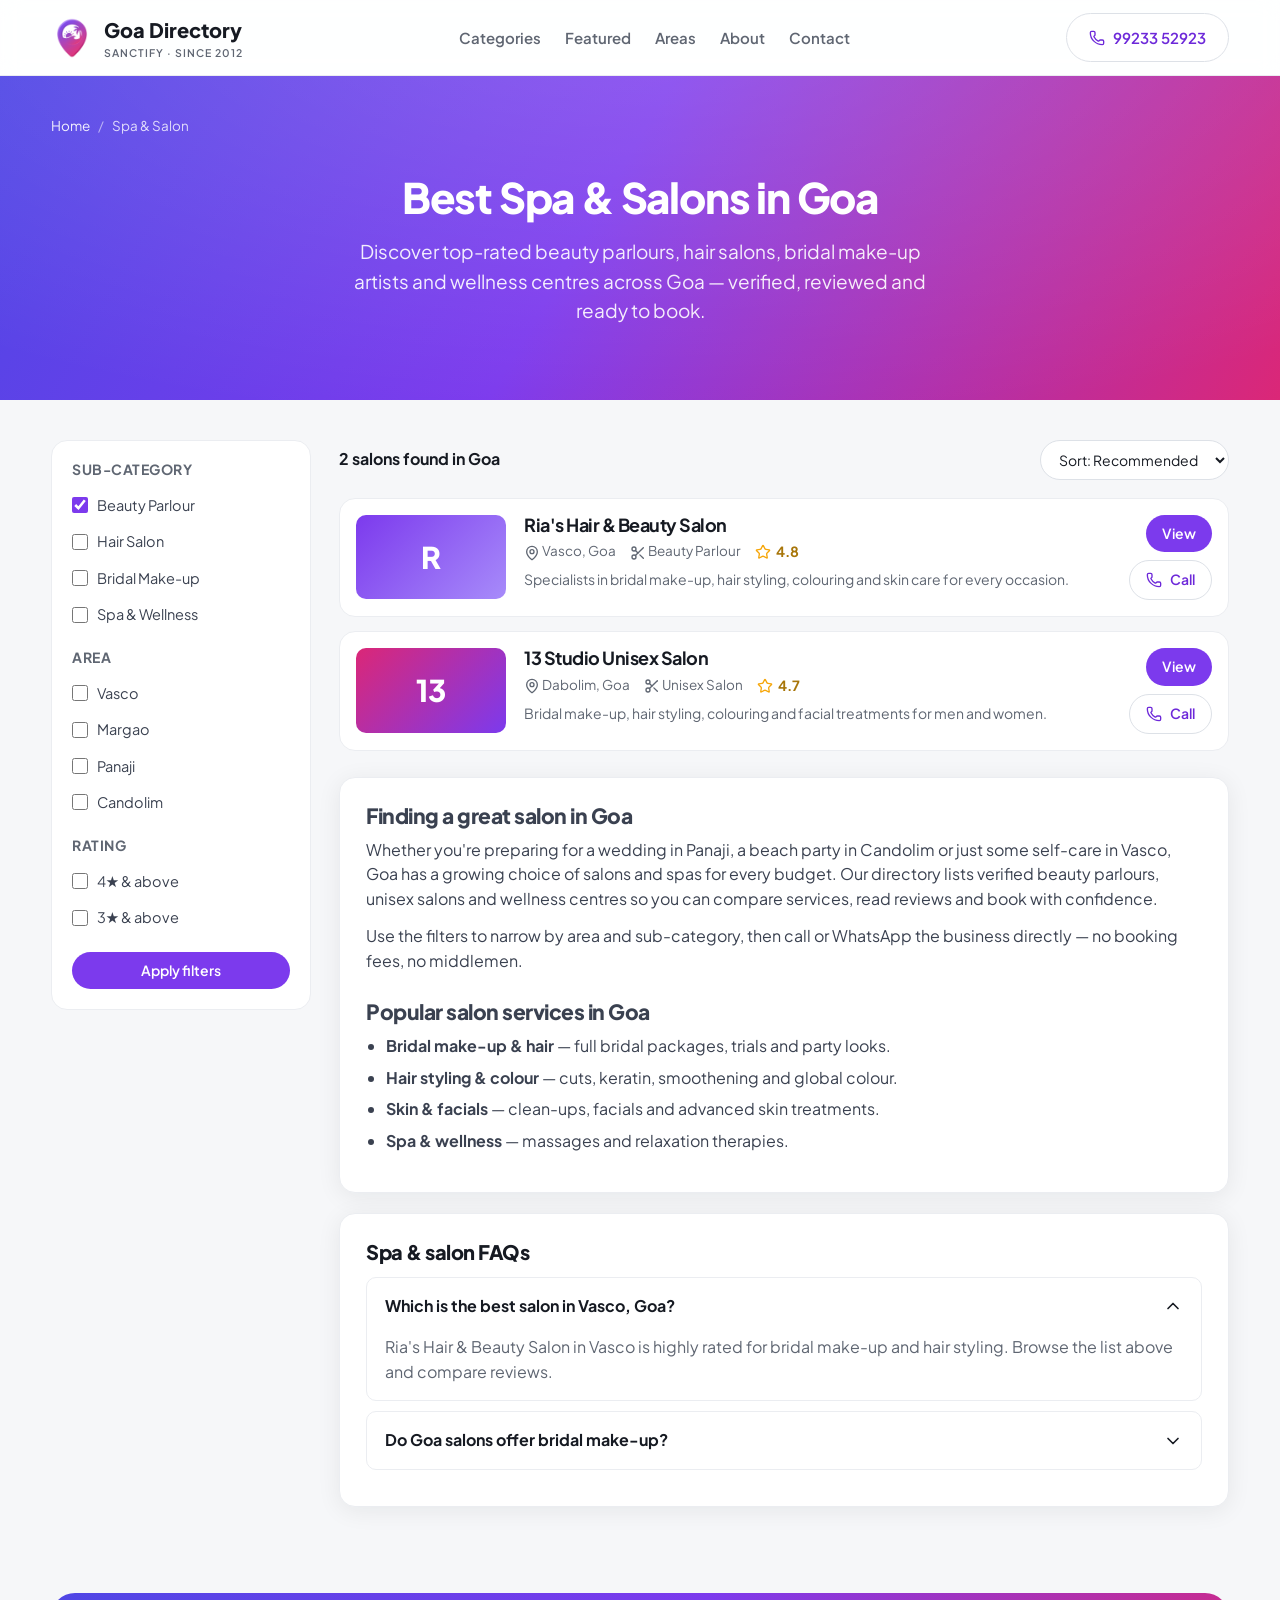
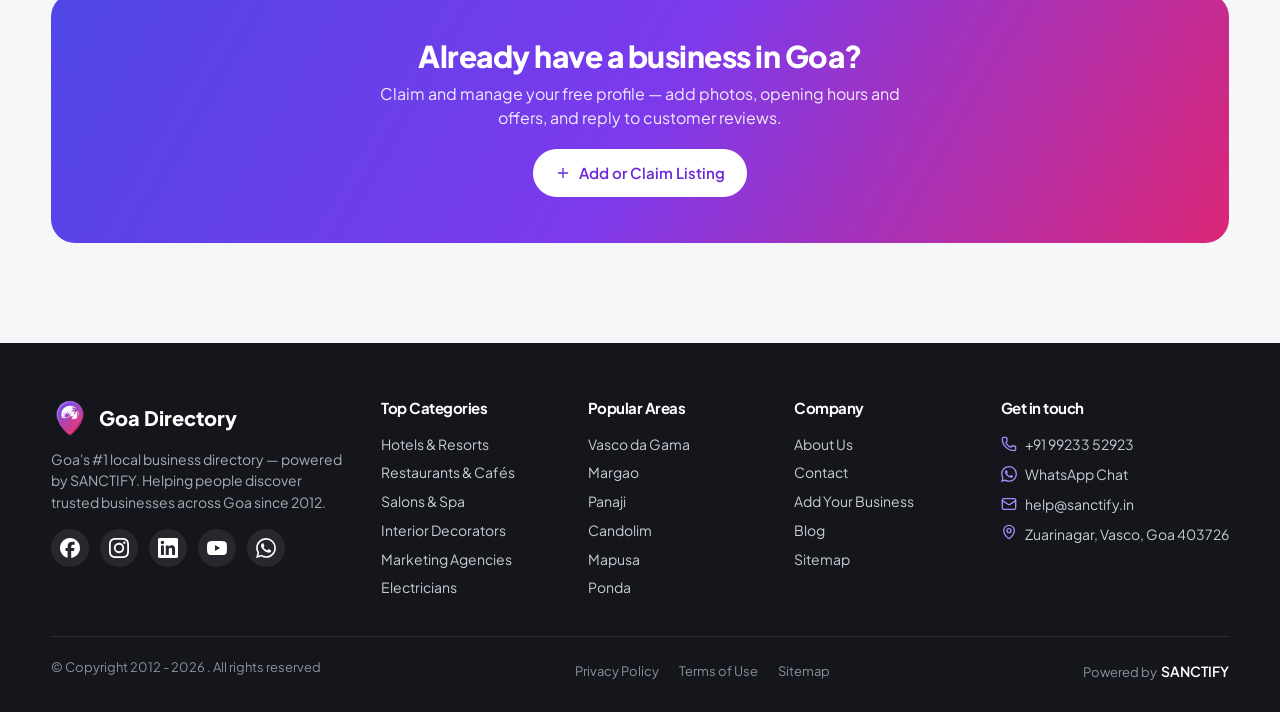
==== commit b1c54878: "Fix mobile horizontal overflow (off-screen drawer) + fullscreen lightbox Root cause: the off-screen " ====
--- a/category.html
+++ b/category.html
@@ -21,7 +21,7 @@
 <link rel="preconnect" href="https://fonts.googleapis.com">
 <link rel="preconnect" href="https://fonts.gstatic.com" crossorigin>
 <link href="https://fonts.googleapis.com/css2?family=Plus+Jakarta+Sans:wght@400;500;600;700;800&display=swap" rel="stylesheet">
-<link rel="stylesheet" href="assets/style.css?v=14">
+<link rel="stylesheet" href="assets/style.css?v=16">
 
 <script type="application/ld+json">
 { "@context":"https://schema.org","@type":"BreadcrumbList","itemListElement":[
@@ -40,7 +40,7 @@
 
 <header>
   <div class="container nav">
-    <a href="index.html" class="brand"><img class="brandmark" src="assets/logo.png?v=14" alt="Goa Directory logo" width="42" height="42"><span>Goa Directory<small>SANCTIFY · SINCE 2012</small></span></a>
+    <a href="index.html" class="brand"><img class="brandmark" src="assets/logo.png?v=16" alt="Goa Directory logo" width="42" height="42"><span>Goa Directory<small>SANCTIFY · SINCE 2012</small></span></a>
     <nav class="nav-links"><a href="index.html#categories">Categories</a><a href="index.html#featured">Featured</a><a href="index.html#areas">Areas</a><a href="index.html">About</a><a href="index.html">Contact</a></nav>
     <div class="nav-cta">
       <a href="tel:9923352923" class="btn btn-ghost"><svg class="ic ic-sm"><use href="assets/sprite.svg#i-phone"/></svg> 99233 52923</a>
@@ -166,7 +166,7 @@
   <div class="container">
     <div class="fcols">
       <div class="fabout">
-        <div class="fbrand"><img class="brandmark" src="assets/logo.png?v=14" alt="Goa Directory logo" width="38" height="38"> Goa Directory</div>
+        <div class="fbrand"><img class="brandmark" src="assets/logo.png?v=16" alt="Goa Directory logo" width="38" height="38"> Goa Directory</div>
         <p>Goa's #1 local business directory — powered by SANCTIFY. Helping people discover trusted businesses across Goa since 2012.</p>
         <div class="soc">
           <a href="https://www.facebook.com/sanctifygoa" aria-label="Facebook"><svg class="ic"><use href="assets/sprite.svg#b-facebook"/></svg></a>
@@ -220,6 +220,6 @@
   </div>
 </footer>
 
-<script src="assets/app.js?v=14"></script>
+<script src="assets/app.js?v=16"></script>
 </body>
 </html>
--- a/assets/style.css
+++ b/assets/style.css
@@ -25,7 +25,7 @@
 [data-theme="v6"]{--brand:#f6b800;--brand-light:#ffd24a;--brand-dark:#c98a00;--brand-darker:#8a5e00;--brand-soft:#fff6d9;--brand-2:#ffcf33;--hl:#7a2e00}
 
 *{box-sizing:border-box;margin:0;padding:0}
-html{scroll-behavior:smooth;-webkit-text-size-adjust:100%}
+html{scroll-behavior:smooth;-webkit-text-size-adjust:100%;overflow-x:hidden}
 body{font-family:"Plus Jakarta Sans",system-ui,-apple-system,"Segoe UI",Roboto,sans-serif;color:var(--ink);background:var(--bg);line-height:1.55;overflow-x:hidden}
 img{max-width:100%;display:block}
 a{color:inherit;text-decoration:none}
@@ -330,7 +330,10 @@
   .nav-cta{display:none}
   .nav-overlay{position:fixed;inset:0;background:rgba(10,12,18,.5);opacity:0;visibility:hidden;transition:opacity .25s,visibility .25s;z-index:55}
   .nav-overlay.show{opacity:1;visibility:visible}
-  .nav-links{position:fixed;top:0;right:0;height:100vh;height:100dvh;width:min(86vw,340px);flex-direction:column;align-items:stretch;gap:0;background:#fff;box-shadow:-8px 0 40px rgba(0,0,0,.25);padding:0 0 24px;transform:translateX(100%);transition:transform .3s cubic-bezier(.4,0,.2,1);z-index:80;overflow-y:auto}
+  .nav-links{position:fixed;top:0;right:0;height:100vh;height:100dvh;width:min(86vw,340px);flex-direction:column;align-items:stretch;gap:0;background:#fff;box-shadow:-8px 0 40px rgba(0,0,0,.25);padding:0 0 24px;transform:translateX(100%);transition:none;z-index:80;overflow-y:auto}
+  /* Enable the slide transition only after first paint (set by app.js) to
+     avoid the drawer flashing open then sliding shut on page load. */
+  html.nav-ready .nav-links{transition:transform .3s cubic-bezier(.4,0,.2,1)}
   .nav-links.show{transform:none}
   .nav-links>a{padding:15px 24px;font-size:16px;font-weight:600;border-bottom:1px solid var(--line);color:var(--ink)}
   .nav-links>a:hover{background:var(--brand-soft);color:var(--brand-dark)}
@@ -511,3 +514,16 @@
 
 /* Listing gallery main image — full 16:9, just bounded on very large screens */
 .gstage{max-height:460px}
+
+
+
+/* Mobile lightbox: use nearly the full width so the 16:9 image is as large
+   as possible on phones (default 24px padding was cramping it). */
+@media(max-width:600px){
+  .lightbox{padding:10px}
+  .lb-stage{width:96vw}
+  .lb-nav{width:42px;height:42px}
+  .lb-nav.prev{left:8px}
+  .lb-nav.next{right:8px}
+  .lb-close{top:12px;right:12px}
+}
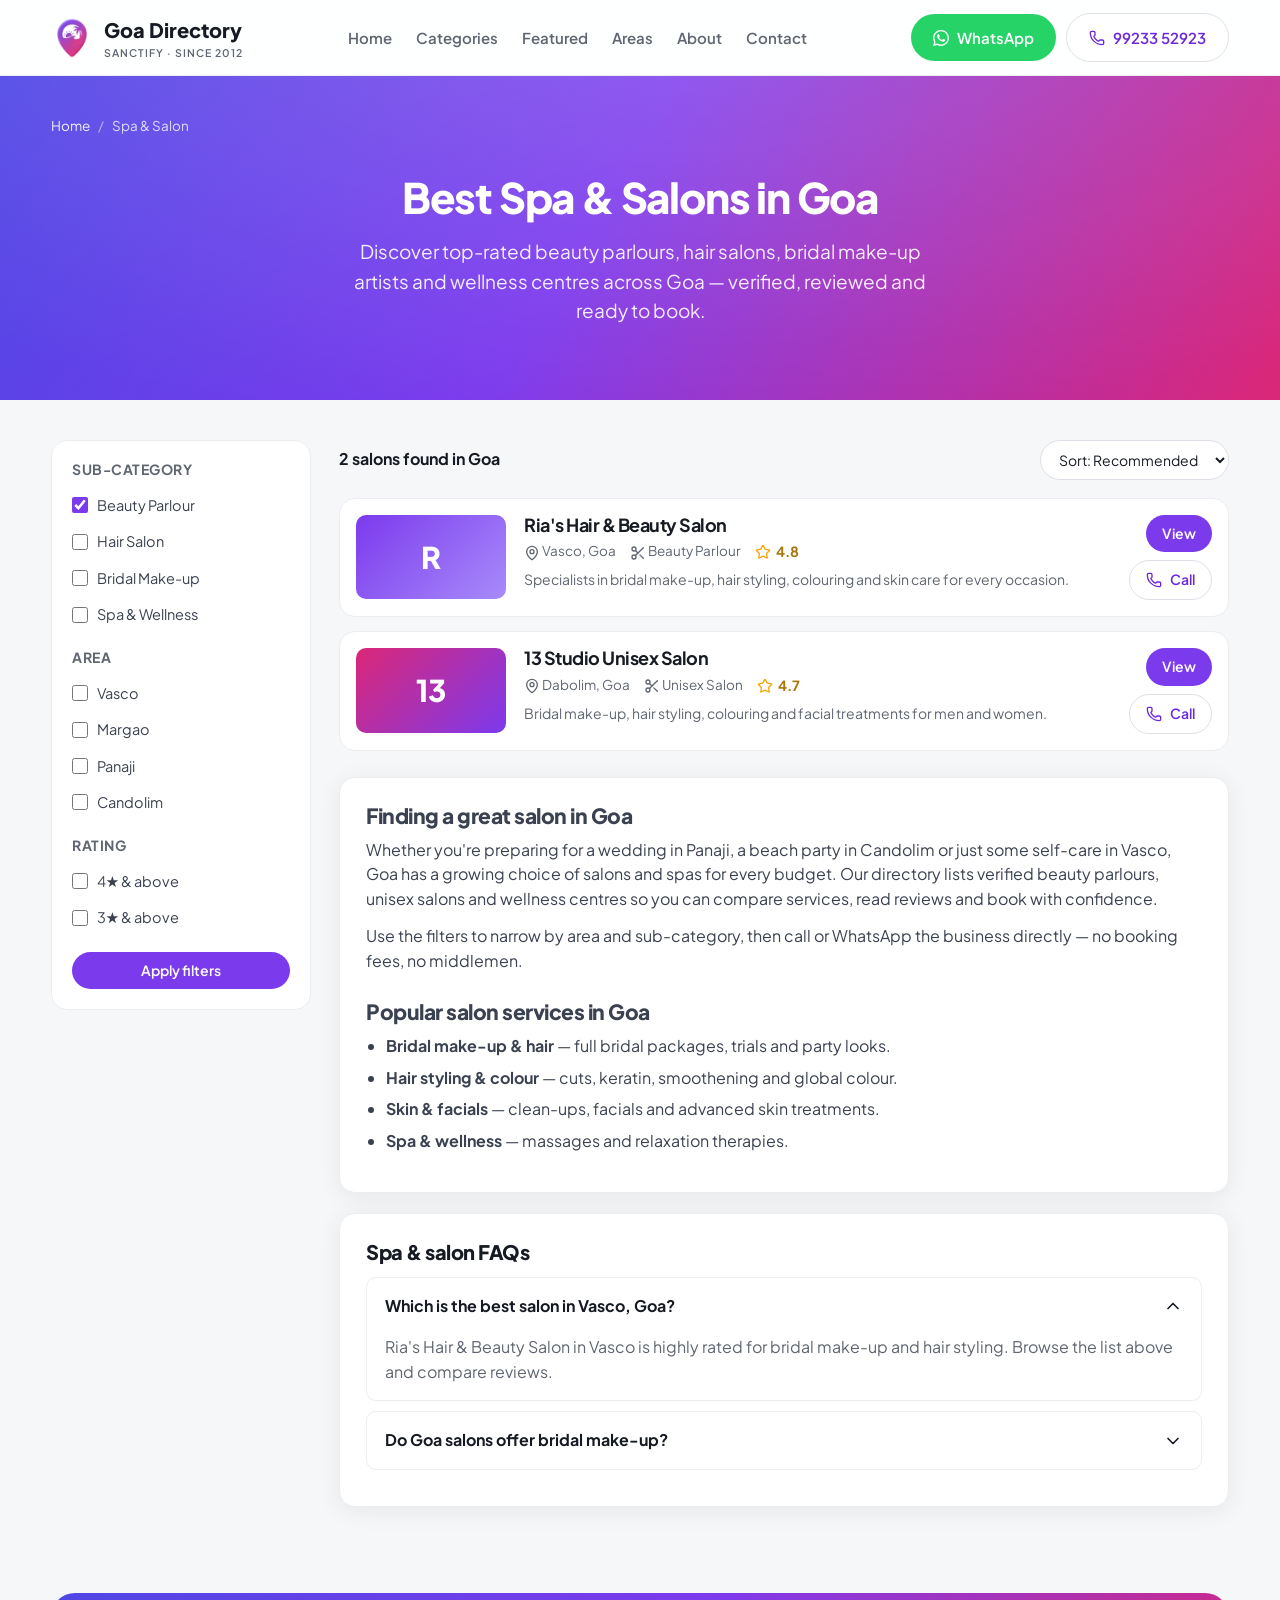
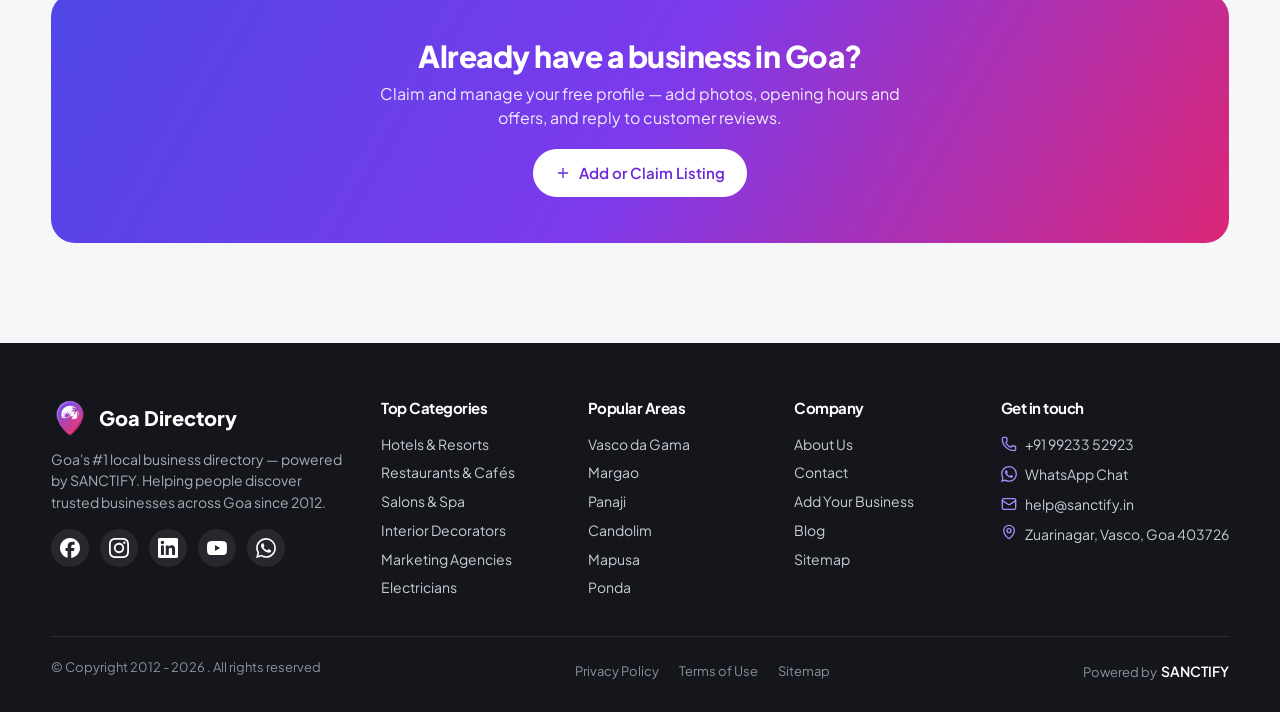
==== commit 9ad5eb57: "Add Home nav link + desktop-only WhatsApp button before phone - Add 'Home' as the first item in the " ====
--- a/category.html
+++ b/category.html
@@ -21,7 +21,7 @@
 <link rel="preconnect" href="https://fonts.googleapis.com">
 <link rel="preconnect" href="https://fonts.gstatic.com" crossorigin>
 <link href="https://fonts.googleapis.com/css2?family=Plus+Jakarta+Sans:wght@400;500;600;700;800&display=swap" rel="stylesheet">
-<link rel="stylesheet" href="assets/style.css?v=16">
+<link rel="stylesheet" href="assets/style.css?v=17">
 
 <script type="application/ld+json">
 { "@context":"https://schema.org","@type":"BreadcrumbList","itemListElement":[
@@ -40,9 +40,10 @@
 
 <header>
   <div class="container nav">
-    <a href="index.html" class="brand"><img class="brandmark" src="assets/logo.png?v=16" alt="Goa Directory logo" width="42" height="42"><span>Goa Directory<small>SANCTIFY · SINCE 2012</small></span></a>
-    <nav class="nav-links"><a href="index.html#categories">Categories</a><a href="index.html#featured">Featured</a><a href="index.html#areas">Areas</a><a href="index.html">About</a><a href="index.html">Contact</a></nav>
+    <a href="index.html" class="brand"><img class="brandmark" src="assets/logo.png?v=17" alt="Goa Directory logo" width="42" height="42"><span>Goa Directory<small>SANCTIFY · SINCE 2012</small></span></a>
+    <nav class="nav-links"><a href="index.html">Home</a><a href="index.html#categories">Categories</a><a href="index.html#featured">Featured</a><a href="index.html#areas">Areas</a><a href="index.html">About</a><a href="index.html">Contact</a></nav>
     <div class="nav-cta">
+      <a href="https://wa.me/919923352923" class="btn btn-wa" aria-label="Chat on WhatsApp"><svg class="ic ic-sm"><use href="assets/sprite.svg#b-whatsapp"/></svg> WhatsApp</a>
       <a href="tel:9923352923" class="btn btn-ghost"><svg class="ic ic-sm"><use href="assets/sprite.svg#i-phone"/></svg> 99233 52923</a>
     </div>
     <button class="menu-btn" aria-label="Open menu"><svg class="ic ic-lg"><use href="assets/sprite.svg#i-menu"/></svg></button>
@@ -166,7 +167,7 @@
   <div class="container">
     <div class="fcols">
       <div class="fabout">
-        <div class="fbrand"><img class="brandmark" src="assets/logo.png?v=16" alt="Goa Directory logo" width="38" height="38"> Goa Directory</div>
+        <div class="fbrand"><img class="brandmark" src="assets/logo.png?v=17" alt="Goa Directory logo" width="38" height="38"> Goa Directory</div>
         <p>Goa's #1 local business directory — powered by SANCTIFY. Helping people discover trusted businesses across Goa since 2012.</p>
         <div class="soc">
           <a href="https://www.facebook.com/sanctifygoa" aria-label="Facebook"><svg class="ic"><use href="assets/sprite.svg#b-facebook"/></svg></a>
@@ -220,6 +221,6 @@
   </div>
 </footer>
 
-<script src="assets/app.js?v=16"></script>
+<script src="assets/app.js?v=17"></script>
 </body>
 </html>
--- a/assets/style.css
+++ b/assets/style.css
@@ -527,3 +527,11 @@
   .lb-nav.next{right:8px}
   .lb-close{top:12px;right:12px}
 }
+
+
+
+/* Desktop WhatsApp button (sits before the phone button in the header CTA).
+   Lives inside .nav-cta which is hidden on mobile, so it's desktop-only. */
+.btn-wa{background:#25d366;color:#fff}
+.btn-wa .ic{color:#fff}
+.btn-wa:hover{background:#1ebe57}
